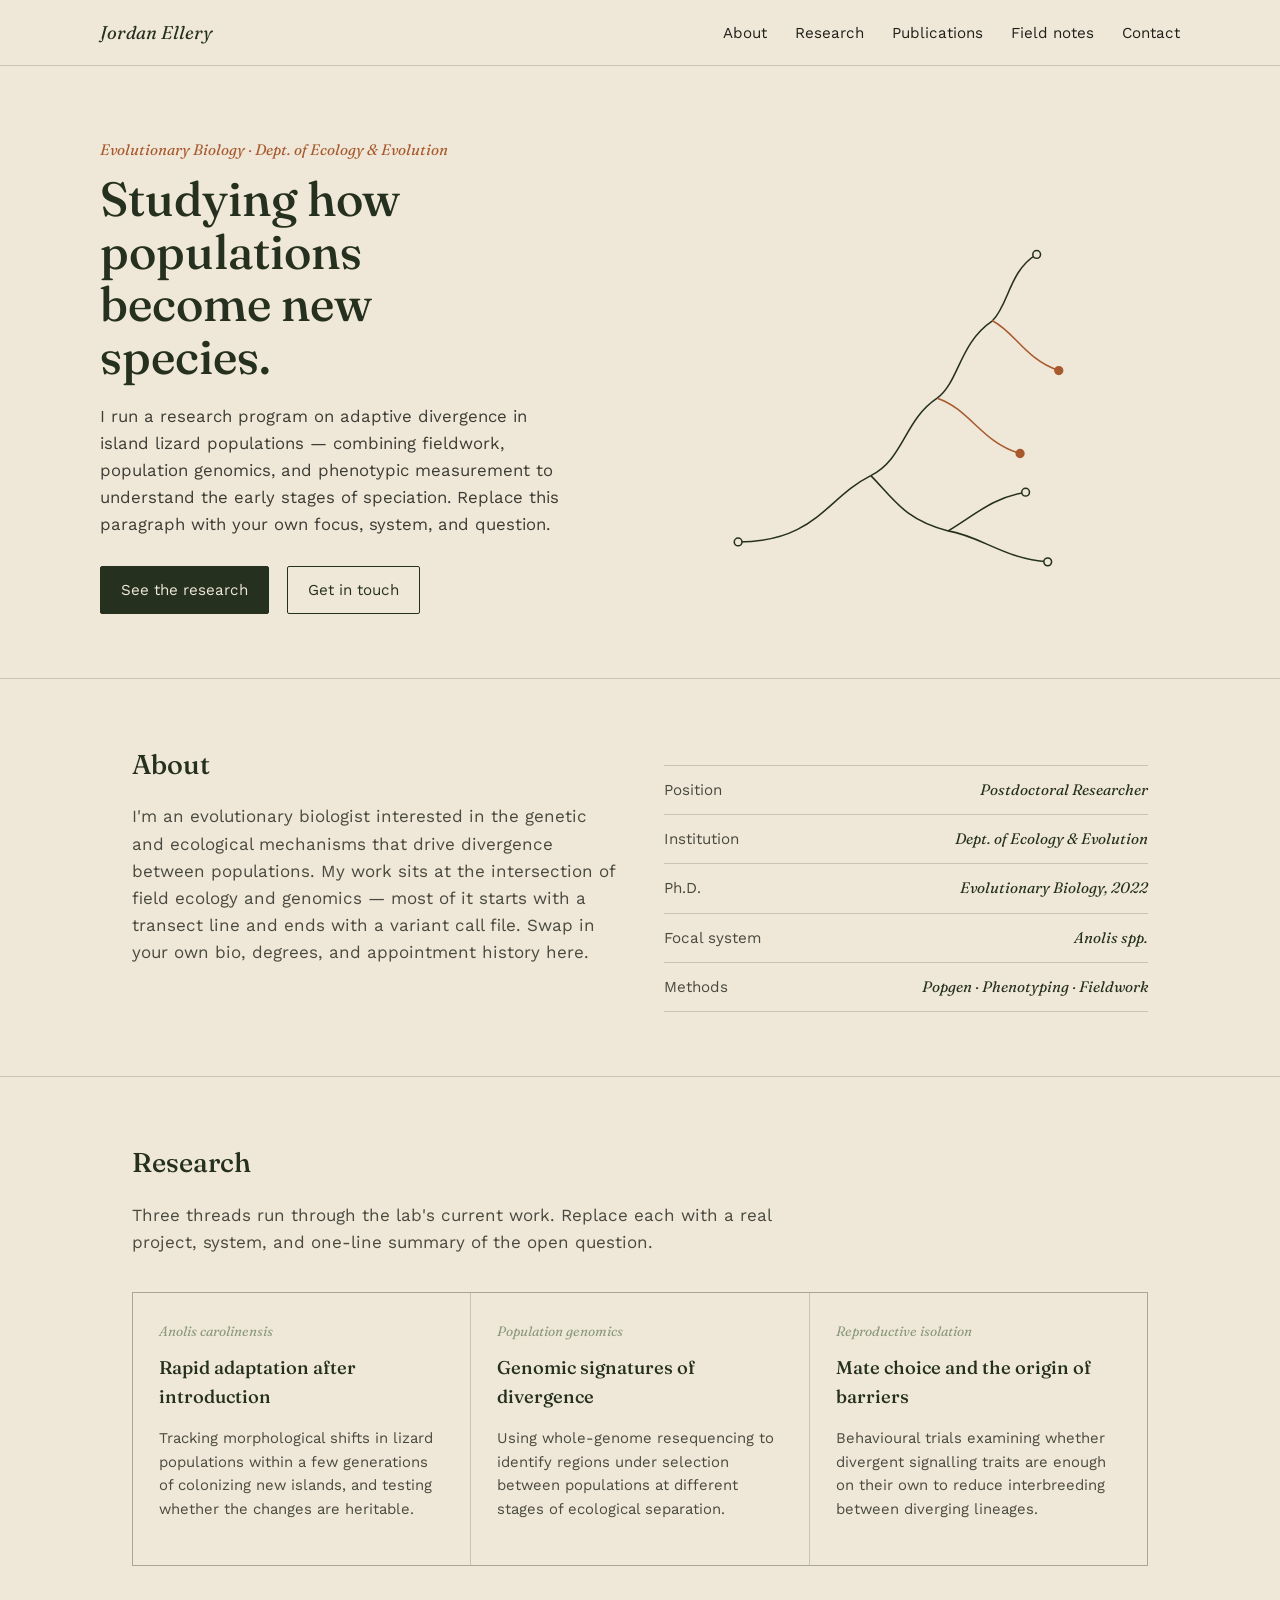
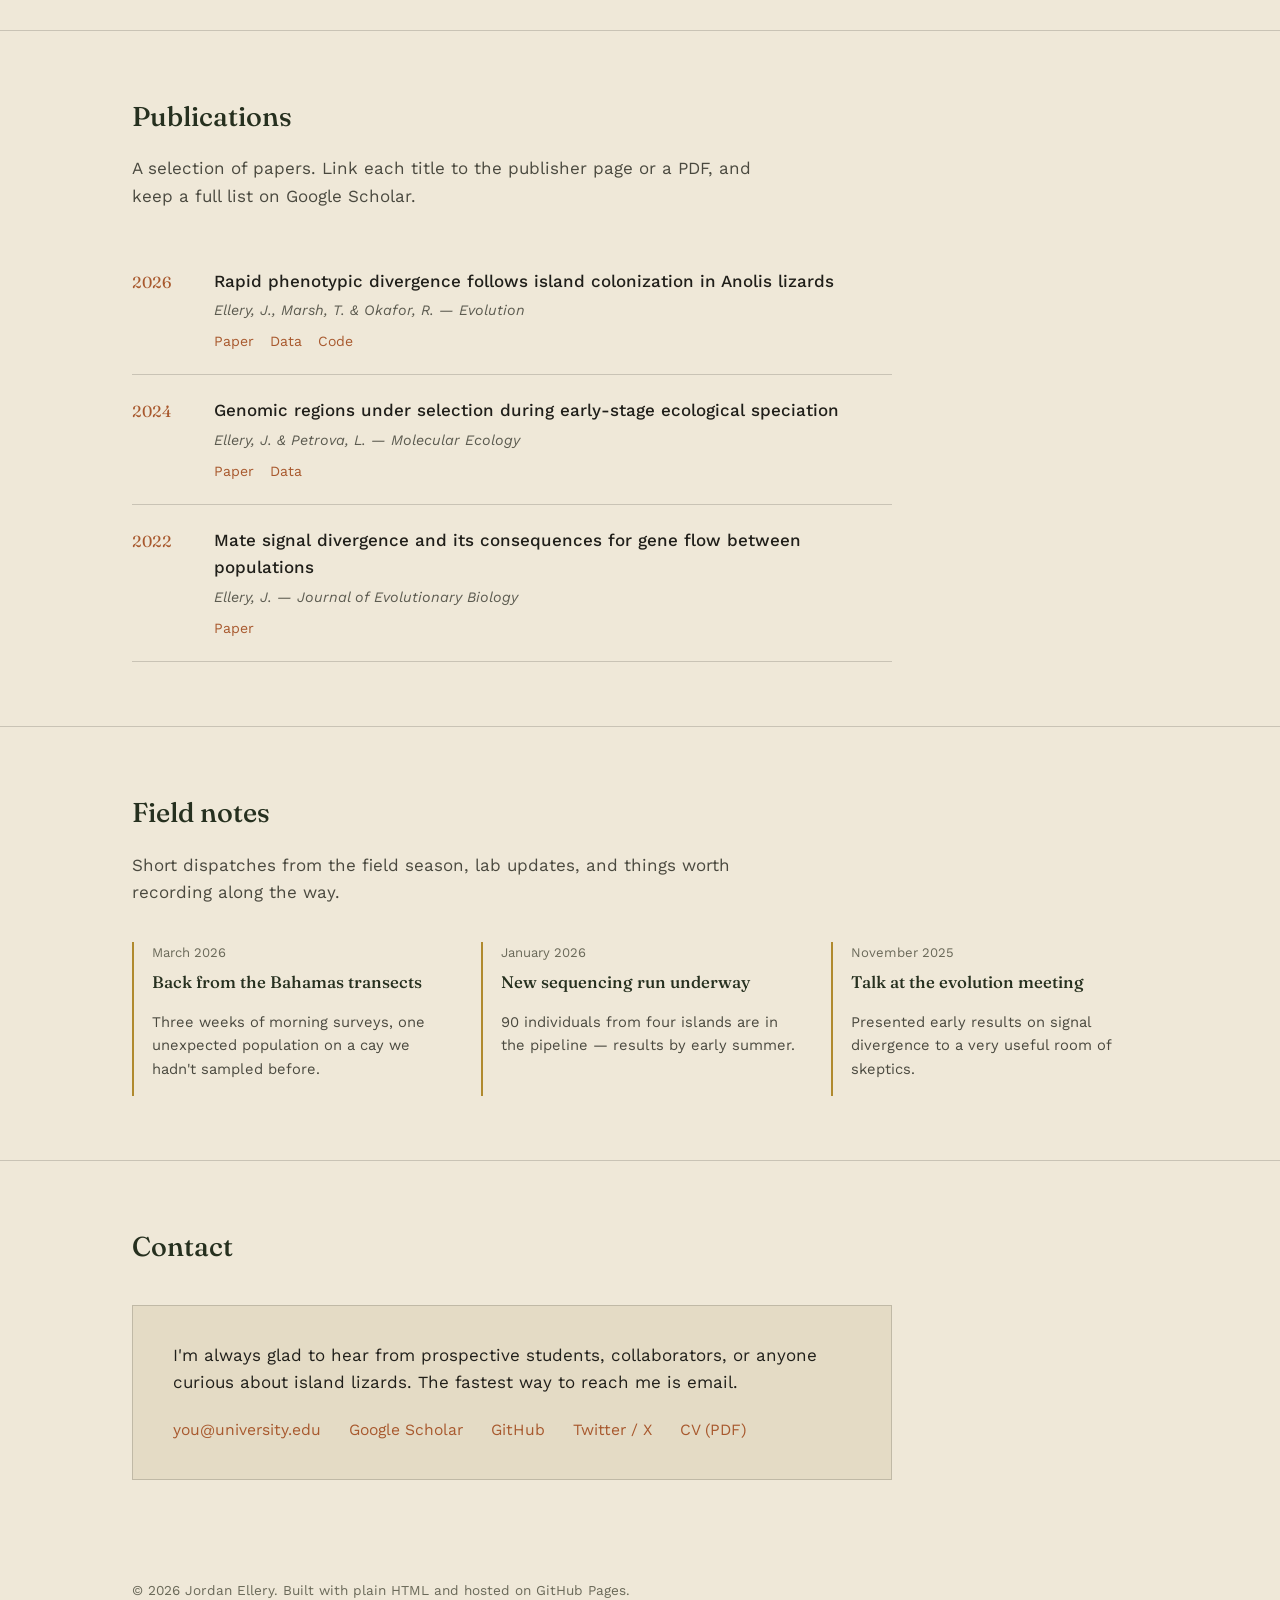
==== index.html @ 4a3f1008 "change" ====
<!DOCTYPE html>
<html lang="en">
<head>
<meta charset="UTF-8">
<meta name="viewport" content="width=device-width, initial-scale=1.0">
<title>Jordan Ellery — Evolutionary Biology</title>
<meta name="description" content="Research, publications, and field notes on adaptation and speciation.">
<link rel="preconnect" href="https://fonts.googleapis.com">
<link rel="preconnect" href="https://fonts.gstatic.com" crossorigin>
<link href="https://fonts.googleapis.com/css2?family=Fraunces:ital,opsz,wght@0,9..144,300;0,9..144,500;0,9..144,600;1,9..144,400&family=Work+Sans:wght@300;400;500;600&display=swap" rel="stylesheet">
<style>
  :root{
    --parchment: #EFE8D8;
    --parchment-deep: #E4DBC5;
    --ink: #201F1A;
    --moss: #33422C;
    --moss-deep: #26301F;
    --rust: #A8592E;
    --sage: #8B9A7C;
    --gold: #B08A2E;
    --line: rgba(32,31,26,0.18);
    --max: 760px;
  }
  *{box-sizing:border-box;}
  html{scroll-behavior:smooth;}
  body{
    margin:0;
    background:var(--parchment);
    color:var(--ink);
    font-family:'Work Sans', sans-serif;
    font-weight:400;
    line-height:1.6;
    font-size:17px;
  }
  h1,h2,h3{
    font-family:'Fraunces', serif;
    font-weight:500;
    margin:0 0 0.4em 0;
    color:var(--moss-deep);
  }
  a{color:var(--rust); text-decoration:none;}
  a:hover{text-decoration:underline;}
  a:focus-visible, button:focus-visible{outline:2px solid var(--rust); outline-offset:3px;}

  .wrap{max-width:1080px; margin:0 auto; padding:0 32px;}

  /* ---------- Header / nav ---------- */
  header{
    position:sticky; top:0; z-index:10;
    background:rgba(239,232,216,0.92);
    backdrop-filter:blur(6px);
    border-bottom:1px solid var(--line);
  }
  .nav-row{
    display:flex; align-items:center; justify-content:space-between;
    padding:18px 0;
  }
  .brand{
    font-family:'Fraunces', serif;
    font-size:1.15rem;
    font-style:italic;
    color:var(--moss-deep);
  }
  nav ul{
    list-style:none; display:flex; gap:28px; margin:0; padding:0;
  }
  nav a{
    color:var(--ink);
    font-size:0.95rem;
  }
  nav a:hover{color:var(--rust); text-decoration:none;}
  .nav-toggle{display:none; background:none; border:none; cursor:pointer; padding:6px;}
  .nav-toggle span{display:block; width:22px; height:2px; background:var(--ink); margin:5px 0;}

  @media (max-width:720px){
    nav ul{
      position:fixed; top:64px; left:0; right:0;
      flex-direction:column; gap:0;
      background:var(--parchment);
      border-bottom:1px solid var(--line);
      max-height:0; overflow:hidden;
      transition:max-height 0.25s ease;
    }
    nav ul.open{max-height:300px;}
    nav li{border-top:1px solid var(--line);}
    nav a{display:block; padding:16px 32px;}
    .nav-toggle{display:block;}
  }

  /* ---------- Hero ---------- */
  .hero{
    padding:72px 0 64px;
    display:grid;
    grid-template-columns:1.1fr 0.9fr;
    gap:48px;
    align-items:center;
  }
  .hero .tag{
    font-size:0.95rem;
    color:var(--rust);
    font-style:italic;
    font-family:'Fraunces', serif;
    margin-bottom:10px;
  }
  .hero h1{
    font-size:clamp(2.1rem, 4vw, 3rem);
    line-height:1.1;
    max-width:14ch;
  }
  .hero p.lede{
    max-width:46ch;
    color:#3c3b34;
    font-size:1.05rem;
    margin-top:18px;
  }
  .hero .actions{margin-top:28px; display:flex; gap:18px; flex-wrap:wrap;}
  .btn{
    display:inline-block;
    border:1px solid var(--moss-deep);
    color:var(--moss-deep);
    padding:11px 20px;
    font-size:0.95rem;
    border-radius:2px;
  }
  .btn:hover{background:var(--moss-deep); color:var(--parchment); text-decoration:none;}
  .btn.primary{background:var(--moss-deep); color:var(--parchment);}
  .btn.primary:hover{background:var(--rust); border-color:var(--rust);}

  .hero-art{width:100%; height:auto;}
  .hero-art path.branch{stroke:var(--moss-deep); stroke-width:1.4; fill:none;}
  .hero-art path.branch.accent{stroke:var(--rust);}
  .hero-art circle{fill:var(--parchment); stroke:var(--moss-deep); stroke-width:1.4;}
  .hero-art circle.accent{stroke:var(--rust); fill:var(--rust);}

  @media (max-width:820px){
    .hero{grid-template-columns:1fr; padding-top:44px;}
    .hero-art{order:-1; max-width:340px; margin:0 auto;}
  }

  /* ---------- Section shell ---------- */
  section{padding:64px 0; border-top:1px solid var(--line);}
  .section-head{max-width:var(--max); margin-bottom:36px;}
  .section-head h2{font-size:1.7rem;}
  .section-head p{color:#4a493f; max-width:60ch;}

  /* ---------- About ---------- */
  .about-grid{display:grid; grid-template-columns:1fr 1fr; gap:48px;}
  .about-grid .lede{max-width:56ch;}
  .field-list{list-style:none; margin:22px 0 0; padding:0; border-top:1px solid var(--line);}
  .field-list li{
    display:flex; justify-content:space-between; gap:20px;
    padding:12px 0; border-bottom:1px solid var(--line);
    font-size:0.95rem;
  }
  .field-list span:first-child{color:#4a493f;}
  .field-list span:last-child{font-family:'Fraunces', serif; font-style:italic; color:var(--moss-deep);}
  @media (max-width:720px){.about-grid{grid-template-columns:1fr;}}

  /* ---------- Research: specimen cards ---------- */
  .specimens{display:grid; grid-template-columns:repeat(3,1fr); gap:1px; background:var(--line); border:1px solid var(--line);}
  .specimen{background:var(--parchment); padding:28px 26px;}
  .specimen .epithet{
    font-family:'Fraunces', serif; font-style:italic;
    color:var(--sage); font-size:0.85rem; margin-bottom:10px;
  }
  .specimen h3{font-size:1.15rem; margin-bottom:10px;}
  .specimen p{font-size:0.93rem; color:#4a493f;}
  @media (max-width:900px){.specimens{grid-template-columns:1fr;}}

  /* ---------- Publications ---------- */
  .pub-list{list-style:none; margin:0; padding:0; max-width:var(--max);}
  .pub-list li{
    padding:22px 0; border-bottom:1px solid var(--line);
    display:grid; grid-template-columns:64px 1fr; gap:18px;
  }
  .pub-list .year{
    font-family:'Fraunces', serif; color:var(--rust); font-size:1rem; padding-top:2px;
  }
  .pub-list .title{font-weight:500; color:var(--ink);}
  .pub-list .meta{color:#5c5b50; font-size:0.9rem; margin-top:4px; font-style:italic;}
  .pub-list .links{margin-top:8px; font-size:0.88rem;}
  .pub-list .links a{margin-right:16px;}

  /* ---------- Field notes ---------- */
  .notes{display:grid; grid-template-columns:repeat(3,1fr); gap:32px;}
  .note{border-left:2px solid var(--gold); padding-left:18px;}
  .note .date{font-size:0.82rem; color:#6a6959; margin-bottom:6px;}
  .note h3{font-size:1.05rem;}
  .note p{font-size:0.92rem; color:#4a493f;}
  @media (max-width:900px){.notes{grid-template-columns:1fr;}}

  /* ---------- Contact ---------- */
  .contact-box{
    max-width:var(--max);
    background:var(--parchment-deep);
    border:1px solid var(--line);
    padding:36px 40px;
  }
  .contact-box p{margin-top:0;}
  .contact-links{list-style:none; padding:0; margin:20px 0 0; display:flex; flex-wrap:wrap; gap:10px 28px;}
  .contact-links a{font-size:0.98rem;}

  footer{
    padding:36px 0 48px;
    color:#6a6959; font-size:0.85rem;
    text-align:left;
  }
</style>
</head>
<body>

<header>
  <div class="wrap nav-row">
    <div class="brand">Jordan Ellery</div>
    <button class="nav-toggle" aria-label="Toggle navigation" aria-expanded="false" id="navToggle">
      <span></span><span></span><span></span>
    </button>
    <nav>
      <ul id="navList">
        <li><a href="#about">About</a></li>
        <li><a href="#research">Research</a></li>
        <li><a href="#publications">Publications</a></li>
        <li><a href="#notes">Field notes</a></li>
        <li><a href="#contact">Contact</a></li>
      </ul>
    </nav>
  </div>
</header>

<main>
  <div class="wrap hero">
    <div>
      <div class="tag">Evolutionary Biology · Dept. of Ecology &amp; Evolution</div>
      <h1>Studying how populations become new species.</h1>
      <p class="lede">I run a research program on adaptive divergence in island lizard populations — combining fieldwork, population genomics, and phenotypic measurement to understand the early stages of speciation. Replace this paragraph with your own focus, system, and question.</p>
      <div class="actions">
        <a class="btn primary" href="#research">See the research</a>
        <a class="btn" href="#contact">Get in touch</a>
      </div>
    </div>

    <svg class="hero-art" viewBox="0 0 420 380" xmlns="http://www.w3.org/2000/svg" role="img" aria-label="Branching phylogenetic tree diagram">
      <path class="branch" d="M20 340 C 90 340, 100 300, 140 280" />
      <path class="branch" d="M140 280 C 170 265, 170 230, 200 210" />
      <path class="branch" d="M140 280 C 160 300, 170 320, 210 330" />
      <path class="branch" d="M200 210 C 220 195, 220 160, 250 140" />
      <path class="branch accent" d="M200 210 C 230 220, 240 250, 275 260" />
      <path class="branch" d="M250 140 C 265 125, 265 95, 290 80" />
      <path class="branch accent" d="M250 140 C 270 150, 280 175, 310 185" />
      <path class="branch" d="M210 330 C 240 335, 260 355, 300 358" />
      <path class="branch" d="M210 330 C 235 315, 250 300, 280 295" />

      <circle cx="20" cy="340" r="3.5" />
      <circle cx="290" cy="80" r="3.5" />
      <circle class="accent" cx="310" cy="185" r="3.5" />
      <circle cx="300" cy="358" r="3.5" />
      <circle cx="280" cy="295" r="3.5" />
      <circle class="accent" cx="275" cy="260" r="3.5" />
    </svg>
  </div>

  <section id="about">
    <div class="wrap">
      <div class="about-grid">
        <div>
          <div class="section-head" style="margin-bottom:0;">
            <h2>About</h2>
            <p class="lede">I'm an evolutionary biologist interested in the genetic and ecological mechanisms that drive divergence between populations. My work sits at the intersection of field ecology and genomics — most of it starts with a transect line and ends with a variant call file. Swap in your own bio, degrees, and appointment history here.</p>
          </div>
        </div>
        <div>
          <ul class="field-list">
            <li><span>Position</span><span>Postdoctoral Researcher</span></li>
            <li><span>Institution</span><span>Dept. of Ecology &amp; Evolution</span></li>
            <li><span>Ph.D.</span><span>Evolutionary Biology, 2022</span></li>
            <li><span>Focal system</span><span>Anolis spp.</span></li>
            <li><span>Methods</span><span>Popgen · Phenotyping · Fieldwork</span></li>
          </ul>
        </div>
      </div>
    </div>
  </section>

  <section id="research">
    <div class="wrap">
      <div class="section-head">
        <h2>Research</h2>
        <p>Three threads run through the lab's current work. Replace each with a real project, system, and one-line summary of the open question.</p>
      </div>
      <div class="specimens">
        <div class="specimen">
          <div class="epithet">Anolis carolinensis</div>
          <h3>Rapid adaptation after introduction</h3>
          <p>Tracking morphological shifts in lizard populations within a few generations of colonizing new islands, and testing whether the changes are heritable.</p>
        </div>
        <div class="specimen">
          <div class="epithet">Population genomics</div>
          <h3>Genomic signatures of divergence</h3>
          <p>Using whole-genome resequencing to identify regions under selection between populations at different stages of ecological separation.</p>
        </div>
        <div class="specimen">
          <div class="epithet">Reproductive isolation</div>
          <h3>Mate choice and the origin of barriers</h3>
          <p>Behavioural trials examining whether divergent signalling traits are enough on their own to reduce interbreeding between diverging lineages.</p>
        </div>
      </div>
    </div>
  </section>

  <section id="publications">
    <div class="wrap">
      <div class="section-head">
        <h2>Publications</h2>
        <p>A selection of papers. Link each title to the publisher page or a PDF, and keep a full list on Google Scholar.</p>
      </div>
      <ul class="pub-list">
        <li>
          <div class="year">2026</div>
          <div>
            <div class="title">Rapid phenotypic divergence follows island colonization in Anolis lizards</div>
            <div class="meta">Ellery, J., Marsh, T. &amp; Okafor, R. — <em>Evolution</em></div>
            <div class="links"><a href="#">Paper</a><a href="#">Data</a><a href="#">Code</a></div>
          </div>
        </li>
        <li>
          <div class="year">2024</div>
          <div>
            <div class="title">Genomic regions under selection during early-stage ecological speciation</div>
            <div class="meta">Ellery, J. &amp; Petrova, L. — <em>Molecular Ecology</em></div>
            <div class="links"><a href="#">Paper</a><a href="#">Data</a></div>
          </div>
        </li>
        <li>
          <div class="year">2022</div>
          <div>
            <div class="title">Mate signal divergence and its consequences for gene flow between populations</div>
            <div class="meta">Ellery, J. — <em>Journal of Evolutionary Biology</em></div>
            <div class="links"><a href="#">Paper</a></div>
          </div>
        </li>
      </ul>
    </div>
  </section>

  <section id="notes">
    <div class="wrap">
      <div class="section-head">
        <h2>Field notes</h2>
        <p>Short dispatches from the field season, lab updates, and things worth recording along the way.</p>
      </div>
      <div class="notes">
        <div class="note">
          <div class="date">March 2026</div>
          <h3>Back from the Bahamas transects</h3>
          <p>Three weeks of morning surveys, one unexpected population on a cay we hadn't sampled before.</p>
        </div>
        <div class="note">
          <div class="date">January 2026</div>
          <h3>New sequencing run underway</h3>
          <p>90 individuals from four islands are in the pipeline — results by early summer.</p>
        </div>
        <div class="note">
          <div class="date">November 2025</div>
          <h3>Talk at the evolution meeting</h3>
          <p>Presented early results on signal divergence to a very useful room of skeptics.</p>
        </div>
      </div>
    </div>
  </section>

  <section id="contact">
    <div class="wrap">
      <div class="section-head">
        <h2>Contact</h2>
      </div>
      <div class="contact-box">
        <p>I'm always glad to hear from prospective students, collaborators, or anyone curious about island lizards. The fastest way to reach me is email.</p>
        <ul class="contact-links">
          <li><a href="mailto:you@university.edu">you@university.edu</a></li>
          <li><a href="#">Google Scholar</a></li>
          <li><a href="#">GitHub</a></li>
          <li><a href="#">Twitter / X</a></li>
          <li><a href="#">CV (PDF)</a></li>
        </ul>
      </div>
    </div>
  </section>
</main>

<footer>
  <div class="wrap">
    &copy; 2026 Jordan Ellery. Built with plain HTML and hosted on GitHub Pages.
  </div>
</footer>

<script>
  const toggle = document.getElementById('navToggle');
  const list = document.getElementById('navList');
  toggle.addEventListener('click', () => {
    const open = list.classList.toggle('open');
    toggle.setAttribute('aria-expanded', open);
  });
  list.querySelectorAll('a').forEach(a => a.addEventListener('click', () => {
    list.classList.remove('open');
    toggle.setAttribute('aria-expanded', 'false');
  }));
</script>

</body>
</html>
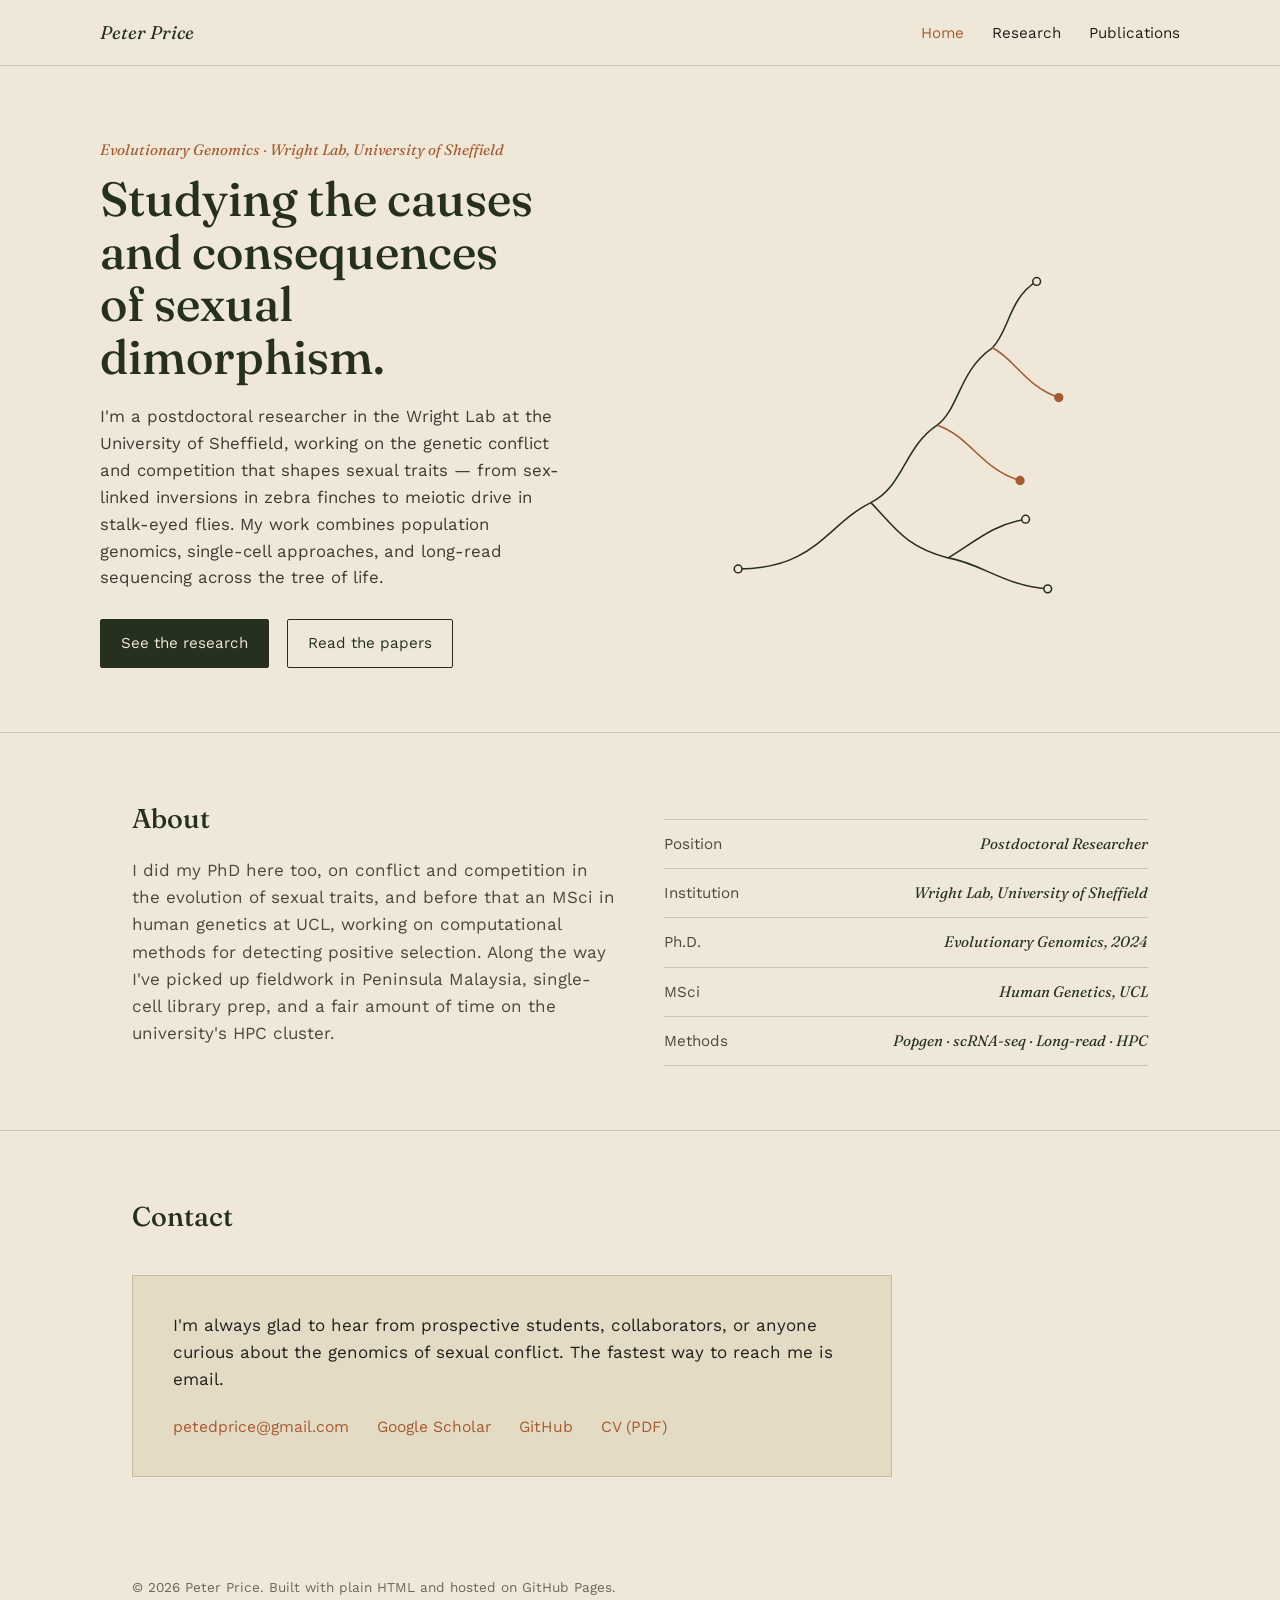
==== commit 62450fcb: "Split site into separate pages" ====
--- a/index.html
+++ b/index.html
@@ -3,225 +3,26 @@
 <head>
 <meta charset="UTF-8">
 <meta name="viewport" content="width=device-width, initial-scale=1.0">
-<title>Jordan Ellery — Evolutionary Biology</title>
-<meta name="description" content="Research, publications, and field notes on adaptation and speciation.">
+<title>Peter Price — Evolutionary Genomics</title>
+<meta name="description" content="Research and publications on the causes and consequences of sexual dimorphism, from stalk-eyed flies to zebra finches.">
 <link rel="preconnect" href="https://fonts.googleapis.com">
 <link rel="preconnect" href="https://fonts.gstatic.com" crossorigin>
 <link href="https://fonts.googleapis.com/css2?family=Fraunces:ital,opsz,wght@0,9..144,300;0,9..144,500;0,9..144,600;1,9..144,400&family=Work+Sans:wght@300;400;500;600&display=swap" rel="stylesheet">
-<style>
-  :root{
-    --parchment: #EFE8D8;
-    --parchment-deep: #E4DBC5;
-    --ink: #201F1A;
-    --moss: #33422C;
-    --moss-deep: #26301F;
-    --rust: #A8592E;
-    --sage: #8B9A7C;
-    --gold: #B08A2E;
-    --line: rgba(32,31,26,0.18);
-    --max: 760px;
-  }
-  *{box-sizing:border-box;}
-  html{scroll-behavior:smooth;}
-  body{
-    margin:0;
-    background:var(--parchment);
-    color:var(--ink);
-    font-family:'Work Sans', sans-serif;
-    font-weight:400;
-    line-height:1.6;
-    font-size:17px;
-  }
-  h1,h2,h3{
-    font-family:'Fraunces', serif;
-    font-weight:500;
-    margin:0 0 0.4em 0;
-    color:var(--moss-deep);
-  }
-  a{color:var(--rust); text-decoration:none;}
-  a:hover{text-decoration:underline;}
-  a:focus-visible, button:focus-visible{outline:2px solid var(--rust); outline-offset:3px;}
-
-  .wrap{max-width:1080px; margin:0 auto; padding:0 32px;}
-
-  /* ---------- Header / nav ---------- */
-  header{
-    position:sticky; top:0; z-index:10;
-    background:rgba(239,232,216,0.92);
-    backdrop-filter:blur(6px);
-    border-bottom:1px solid var(--line);
-  }
-  .nav-row{
-    display:flex; align-items:center; justify-content:space-between;
-    padding:18px 0;
-  }
-  .brand{
-    font-family:'Fraunces', serif;
-    font-size:1.15rem;
-    font-style:italic;
-    color:var(--moss-deep);
-  }
-  nav ul{
-    list-style:none; display:flex; gap:28px; margin:0; padding:0;
-  }
-  nav a{
-    color:var(--ink);
-    font-size:0.95rem;
-  }
-  nav a:hover{color:var(--rust); text-decoration:none;}
-  .nav-toggle{display:none; background:none; border:none; cursor:pointer; padding:6px;}
-  .nav-toggle span{display:block; width:22px; height:2px; background:var(--ink); margin:5px 0;}
-
-  @media (max-width:720px){
-    nav ul{
-      position:fixed; top:64px; left:0; right:0;
-      flex-direction:column; gap:0;
-      background:var(--parchment);
-      border-bottom:1px solid var(--line);
-      max-height:0; overflow:hidden;
-      transition:max-height 0.25s ease;
-    }
-    nav ul.open{max-height:300px;}
-    nav li{border-top:1px solid var(--line);}
-    nav a{display:block; padding:16px 32px;}
-    .nav-toggle{display:block;}
-  }
-
-  /* ---------- Hero ---------- */
-  .hero{
-    padding:72px 0 64px;
-    display:grid;
-    grid-template-columns:1.1fr 0.9fr;
-    gap:48px;
-    align-items:center;
-  }
-  .hero .tag{
-    font-size:0.95rem;
-    color:var(--rust);
-    font-style:italic;
-    font-family:'Fraunces', serif;
-    margin-bottom:10px;
-  }
-  .hero h1{
-    font-size:clamp(2.1rem, 4vw, 3rem);
-    line-height:1.1;
-    max-width:14ch;
-  }
-  .hero p.lede{
-    max-width:46ch;
-    color:#3c3b34;
-    font-size:1.05rem;
-    margin-top:18px;
-  }
-  .hero .actions{margin-top:28px; display:flex; gap:18px; flex-wrap:wrap;}
-  .btn{
-    display:inline-block;
-    border:1px solid var(--moss-deep);
-    color:var(--moss-deep);
-    padding:11px 20px;
-    font-size:0.95rem;
-    border-radius:2px;
-  }
-  .btn:hover{background:var(--moss-deep); color:var(--parchment); text-decoration:none;}
-  .btn.primary{background:var(--moss-deep); color:var(--parchment);}
-  .btn.primary:hover{background:var(--rust); border-color:var(--rust);}
-
-  .hero-art{width:100%; height:auto;}
-  .hero-art path.branch{stroke:var(--moss-deep); stroke-width:1.4; fill:none;}
-  .hero-art path.branch.accent{stroke:var(--rust);}
-  .hero-art circle{fill:var(--parchment); stroke:var(--moss-deep); stroke-width:1.4;}
-  .hero-art circle.accent{stroke:var(--rust); fill:var(--rust);}
-
-  @media (max-width:820px){
-    .hero{grid-template-columns:1fr; padding-top:44px;}
-    .hero-art{order:-1; max-width:340px; margin:0 auto;}
-  }
-
-  /* ---------- Section shell ---------- */
-  section{padding:64px 0; border-top:1px solid var(--line);}
-  .section-head{max-width:var(--max); margin-bottom:36px;}
-  .section-head h2{font-size:1.7rem;}
-  .section-head p{color:#4a493f; max-width:60ch;}
-
-  /* ---------- About ---------- */
-  .about-grid{display:grid; grid-template-columns:1fr 1fr; gap:48px;}
-  .about-grid .lede{max-width:56ch;}
-  .field-list{list-style:none; margin:22px 0 0; padding:0; border-top:1px solid var(--line);}
-  .field-list li{
-    display:flex; justify-content:space-between; gap:20px;
-    padding:12px 0; border-bottom:1px solid var(--line);
-    font-size:0.95rem;
-  }
-  .field-list span:first-child{color:#4a493f;}
-  .field-list span:last-child{font-family:'Fraunces', serif; font-style:italic; color:var(--moss-deep);}
-  @media (max-width:720px){.about-grid{grid-template-columns:1fr;}}
-
-  /* ---------- Research: specimen cards ---------- */
-  .specimens{display:grid; grid-template-columns:repeat(3,1fr); gap:1px; background:var(--line); border:1px solid var(--line);}
-  .specimen{background:var(--parchment); padding:28px 26px;}
-  .specimen .epithet{
-    font-family:'Fraunces', serif; font-style:italic;
-    color:var(--sage); font-size:0.85rem; margin-bottom:10px;
-  }
-  .specimen h3{font-size:1.15rem; margin-bottom:10px;}
-  .specimen p{font-size:0.93rem; color:#4a493f;}
-  @media (max-width:900px){.specimens{grid-template-columns:1fr;}}
-
-  /* ---------- Publications ---------- */
-  .pub-list{list-style:none; margin:0; padding:0; max-width:var(--max);}
-  .pub-list li{
-    padding:22px 0; border-bottom:1px solid var(--line);
-    display:grid; grid-template-columns:64px 1fr; gap:18px;
-  }
-  .pub-list .year{
-    font-family:'Fraunces', serif; color:var(--rust); font-size:1rem; padding-top:2px;
-  }
-  .pub-list .title{font-weight:500; color:var(--ink);}
-  .pub-list .meta{color:#5c5b50; font-size:0.9rem; margin-top:4px; font-style:italic;}
-  .pub-list .links{margin-top:8px; font-size:0.88rem;}
-  .pub-list .links a{margin-right:16px;}
-
-  /* ---------- Field notes ---------- */
-  .notes{display:grid; grid-template-columns:repeat(3,1fr); gap:32px;}
-  .note{border-left:2px solid var(--gold); padding-left:18px;}
-  .note .date{font-size:0.82rem; color:#6a6959; margin-bottom:6px;}
-  .note h3{font-size:1.05rem;}
-  .note p{font-size:0.92rem; color:#4a493f;}
-  @media (max-width:900px){.notes{grid-template-columns:1fr;}}
-
-  /* ---------- Contact ---------- */
-  .contact-box{
-    max-width:var(--max);
-    background:var(--parchment-deep);
-    border:1px solid var(--line);
-    padding:36px 40px;
-  }
-  .contact-box p{margin-top:0;}
-  .contact-links{list-style:none; padding:0; margin:20px 0 0; display:flex; flex-wrap:wrap; gap:10px 28px;}
-  .contact-links a{font-size:0.98rem;}
-
-  footer{
-    padding:36px 0 48px;
-    color:#6a6959; font-size:0.85rem;
-    text-align:left;
-  }
-</style>
+<link rel="stylesheet" href="styles.css">
 </head>
 <body>
 
 <header>
   <div class="wrap nav-row">
-    <div class="brand">Jordan Ellery</div>
+    <div class="brand">Peter Price</div>
     <button class="nav-toggle" aria-label="Toggle navigation" aria-expanded="false" id="navToggle">
       <span></span><span></span><span></span>
     </button>
     <nav>
       <ul id="navList">
-        <li><a href="#about">About</a></li>
-        <li><a href="#research">Research</a></li>
-        <li><a href="#publications">Publications</a></li>
-        <li><a href="#notes">Field notes</a></li>
-        <li><a href="#contact">Contact</a></li>
+        <li><a href="index.html" class="active">Home</a></li>
+        <li><a href="research.html">Research</a></li>
+        <li><a href="publications.html">Publications</a></li>
       </ul>
     </nav>
   </div>
@@ -230,12 +31,12 @@
 <main>
   <div class="wrap hero">
     <div>
-      <div class="tag">Evolutionary Biology · Dept. of Ecology &amp; Evolution</div>
-      <h1>Studying how populations become new species.</h1>
-      <p class="lede">I run a research program on adaptive divergence in island lizard populations — combining fieldwork, population genomics, and phenotypic measurement to understand the early stages of speciation. Replace this paragraph with your own focus, system, and question.</p>
+      <div class="tag">Evolutionary Genomics · Wright Lab, University of Sheffield</div>
+      <h1>Studying the causes and consequences of sexual dimorphism.</h1>
+      <p class="lede">I'm a postdoctoral researcher in the Wright Lab at the University of Sheffield, working on the genetic conflict and competition that shapes sexual traits — from sex-linked inversions in zebra finches to meiotic drive in stalk-eyed flies. My work combines population genomics, single-cell approaches, and long-read sequencing across the tree of life.</p>
       <div class="actions">
-        <a class="btn primary" href="#research">See the research</a>
-        <a class="btn" href="#contact">Get in touch</a>
+        <a class="btn primary" href="research.html">See the research</a>
+        <a class="btn" href="publications.html">Read the papers</a>
       </div>
     </div>
 
@@ -265,104 +66,17 @@
         <div>
           <div class="section-head" style="margin-bottom:0;">
             <h2>About</h2>
-            <p class="lede">I'm an evolutionary biologist interested in the genetic and ecological mechanisms that drive divergence between populations. My work sits at the intersection of field ecology and genomics — most of it starts with a transect line and ends with a variant call file. Swap in your own bio, degrees, and appointment history here.</p>
+            <p class="lede">I did my PhD here too, on conflict and competition in the evolution of sexual traits, and before that an MSci in human genetics at UCL, working on computational methods for detecting positive selection. Along the way I've picked up fieldwork in Peninsula Malaysia, single-cell library prep, and a fair amount of time on the university's HPC cluster.</p>
           </div>
         </div>
         <div>
           <ul class="field-list">
             <li><span>Position</span><span>Postdoctoral Researcher</span></li>
-            <li><span>Institution</span><span>Dept. of Ecology &amp; Evolution</span></li>
-            <li><span>Ph.D.</span><span>Evolutionary Biology, 2022</span></li>
-            <li><span>Focal system</span><span>Anolis spp.</span></li>
-            <li><span>Methods</span><span>Popgen · Phenotyping · Fieldwork</span></li>
+            <li><span>Institution</span><span>Wright Lab, University of Sheffield</span></li>
+            <li><span>Ph.D.</span><span>Evolutionary Genomics, 2024</span></li>
+            <li><span>MSci</span><span>Human Genetics, UCL</span></li>
+            <li><span>Methods</span><span>Popgen · scRNA-seq · Long-read · HPC</span></li>
           </ul>
-        </div>
-      </div>
-    </div>
-  </section>
-
-  <section id="research">
-    <div class="wrap">
-      <div class="section-head">
-        <h2>Research</h2>
-        <p>Three threads run through the lab's current work. Replace each with a real project, system, and one-line summary of the open question.</p>
-      </div>
-      <div class="specimens">
-        <div class="specimen">
-          <div class="epithet">Anolis carolinensis</div>
-          <h3>Rapid adaptation after introduction</h3>
-          <p>Tracking morphological shifts in lizard populations within a few generations of colonizing new islands, and testing whether the changes are heritable.</p>
-        </div>
-        <div class="specimen">
-          <div class="epithet">Population genomics</div>
-          <h3>Genomic signatures of divergence</h3>
-          <p>Using whole-genome resequencing to identify regions under selection between populations at different stages of ecological separation.</p>
-        </div>
-        <div class="specimen">
-          <div class="epithet">Reproductive isolation</div>
-          <h3>Mate choice and the origin of barriers</h3>
-          <p>Behavioural trials examining whether divergent signalling traits are enough on their own to reduce interbreeding between diverging lineages.</p>
-        </div>
-      </div>
-    </div>
-  </section>
-
-  <section id="publications">
-    <div class="wrap">
-      <div class="section-head">
-        <h2>Publications</h2>
-        <p>A selection of papers. Link each title to the publisher page or a PDF, and keep a full list on Google Scholar.</p>
-      </div>
-      <ul class="pub-list">
-        <li>
-          <div class="year">2026</div>
-          <div>
-            <div class="title">Rapid phenotypic divergence follows island colonization in Anolis lizards</div>
-            <div class="meta">Ellery, J., Marsh, T. &amp; Okafor, R. — <em>Evolution</em></div>
-            <div class="links"><a href="#">Paper</a><a href="#">Data</a><a href="#">Code</a></div>
-          </div>
-        </li>
-        <li>
-          <div class="year">2024</div>
-          <div>
-            <div class="title">Genomic regions under selection during early-stage ecological speciation</div>
-            <div class="meta">Ellery, J. &amp; Petrova, L. — <em>Molecular Ecology</em></div>
-            <div class="links"><a href="#">Paper</a><a href="#">Data</a></div>
-          </div>
-        </li>
-        <li>
-          <div class="year">2022</div>
-          <div>
-            <div class="title">Mate signal divergence and its consequences for gene flow between populations</div>
-            <div class="meta">Ellery, J. — <em>Journal of Evolutionary Biology</em></div>
-            <div class="links"><a href="#">Paper</a></div>
-          </div>
-        </li>
-      </ul>
-    </div>
-  </section>
-
-  <section id="notes">
-    <div class="wrap">
-      <div class="section-head">
-        <h2>Field notes</h2>
-        <p>Short dispatches from the field season, lab updates, and things worth recording along the way.</p>
-      </div>
-      <div class="notes">
-        <div class="note">
-          <div class="date">March 2026</div>
-          <h3>Back from the Bahamas transects</h3>
-          <p>Three weeks of morning surveys, one unexpected population on a cay we hadn't sampled before.</p>
-        </div>
-        <div class="note">
-          <div class="date">January 2026</div>
-          <h3>New sequencing run underway</h3>
-          <p>90 individuals from four islands are in the pipeline — results by early summer.</p>
-        </div>
-        <div class="note">
-          <div class="date">November 2025</div>
-          <h3>Talk at the evolution meeting</h3>
-          <p>Presented early results on signal divergence to a very useful room of skeptics.</p>
         </div>
       </div>
     </div>
@@ -374,13 +88,12 @@
         <h2>Contact</h2>
       </div>
       <div class="contact-box">
-        <p>I'm always glad to hear from prospective students, collaborators, or anyone curious about island lizards. The fastest way to reach me is email.</p>
+        <p>I'm always glad to hear from prospective students, collaborators, or anyone curious about the genomics of sexual conflict. The fastest way to reach me is email.</p>
         <ul class="contact-links">
-          <li><a href="mailto:you@university.edu">you@university.edu</a></li>
-          <li><a href="#">Google Scholar</a></li>
-          <li><a href="#">GitHub</a></li>
-          <li><a href="#">Twitter / X</a></li>
-          <li><a href="#">CV (PDF)</a></li>
+          <li><a href="mailto:petedprice@gmail.com">petedprice@gmail.com</a></li>
+          <li><a href="https://scholar.google.com/citations?user=s4U1SSsAAAAJ&hl=en" target="_blank" rel="noopener">Google Scholar</a></li>
+          <li><a href="https://github.com/petedprice" target="_blank" rel="noopener">GitHub</a></li>
+          <li><a href="Peter_Price_CV.pdf" target="_blank" rel="noopener">CV (PDF)</a></li>
         </ul>
       </div>
     </div>
@@ -389,7 +102,7 @@
 
 <footer>
   <div class="wrap">
-    &copy; 2026 Jordan Ellery. Built with plain HTML and hosted on GitHub Pages.
+    &copy; 2026 Peter Price. Built with plain HTML and hosted on GitHub Pages.
   </div>
 </footer>
 
--- a/styles.css
+++ b/styles.css
@@ -0,0 +1,213 @@
+  :root{
+    --parchment: #EFE8D8;
+    --parchment-deep: #E4DBC5;
+    --ink: #201F1A;
+    --moss: #33422C;
+    --moss-deep: #26301F;
+    --rust: #A8592E;
+    --sage: #8B9A7C;
+    --gold: #B08A2E;
+    --line: rgba(32,31,26,0.18);
+    --max: 760px;
+  }
+  *{box-sizing:border-box;}
+  html{scroll-behavior:smooth;}
+  body{
+    margin:0;
+    background:var(--parchment);
+    color:var(--ink);
+    font-family:'Work Sans', sans-serif;
+    font-weight:400;
+    line-height:1.6;
+    font-size:17px;
+  }
+  h1,h2,h3{
+    font-family:'Fraunces', serif;
+    font-weight:500;
+    margin:0 0 0.4em 0;
+    color:var(--moss-deep);
+  }
+  a{color:var(--rust); text-decoration:none;}
+  a:hover{text-decoration:underline;}
+  a:focus-visible, button:focus-visible{outline:2px solid var(--rust); outline-offset:3px;}
+
+  .wrap{max-width:1080px; margin:0 auto; padding:0 32px;}
+
+  /* ---------- Header / nav ---------- */
+  header{
+    position:sticky; top:0; z-index:10;
+    background:rgba(239,232,216,0.92);
+    backdrop-filter:blur(6px);
+    border-bottom:1px solid var(--line);
+  }
+  .nav-row{
+    display:flex; align-items:center; justify-content:space-between;
+    padding:18px 0;
+  }
+  .brand{
+    font-family:'Fraunces', serif;
+    font-size:1.15rem;
+    font-style:italic;
+    color:var(--moss-deep);
+  }
+  nav ul{
+    list-style:none; display:flex; gap:28px; margin:0; padding:0;
+  }
+  nav a{
+    color:var(--ink);
+    font-size:0.95rem;
+  }
+  nav a:hover{color:var(--rust); text-decoration:none;}
+  nav a.active{color:var(--rust);}
+  .nav-toggle{display:none; background:none; border:none; cursor:pointer; padding:6px;}
+  .nav-toggle span{display:block; width:22px; height:2px; background:var(--ink); margin:5px 0;}
+
+  @media (max-width:720px){
+    nav ul{
+      position:fixed; top:64px; left:0; right:0;
+      flex-direction:column; gap:0;
+      background:var(--parchment);
+      border-bottom:1px solid var(--line);
+      max-height:0; overflow:hidden;
+      transition:max-height 0.25s ease;
+    }
+    nav ul.open{max-height:300px;}
+    nav li{border-top:1px solid var(--line);}
+    nav a{display:block; padding:16px 32px;}
+    .nav-toggle{display:block;}
+  }
+
+  /* ---------- Hero ---------- */
+  .hero{
+    padding:72px 0 64px;
+    display:grid;
+    grid-template-columns:1.1fr 0.9fr;
+    gap:48px;
+    align-items:center;
+  }
+  .hero .tag{
+    font-size:0.95rem;
+    color:var(--rust);
+    font-style:italic;
+    font-family:'Fraunces', serif;
+    margin-bottom:10px;
+  }
+  .hero h1{
+    font-size:clamp(2.1rem, 4vw, 3rem);
+    line-height:1.1;
+    max-width:14ch;
+  }
+  .hero p.lede{
+    max-width:46ch;
+    color:#3c3b34;
+    font-size:1.05rem;
+    margin-top:18px;
+  }
+  .hero .actions{margin-top:28px; display:flex; gap:18px; flex-wrap:wrap;}
+  .btn{
+    display:inline-block;
+    border:1px solid var(--moss-deep);
+    color:var(--moss-deep);
+    padding:11px 20px;
+    font-size:0.95rem;
+    border-radius:2px;
+  }
+  .btn:hover{background:var(--moss-deep); color:var(--parchment); text-decoration:none;}
+  .btn.primary{background:var(--moss-deep); color:var(--parchment);}
+  .btn.primary:hover{background:var(--rust); border-color:var(--rust);}
+
+  .hero-art{width:100%; height:auto;}
+  .hero-art path.branch{stroke:var(--moss-deep); stroke-width:1.4; fill:none;}
+  .hero-art path.branch.accent{stroke:var(--rust);}
+  .hero-art circle{fill:var(--parchment); stroke:var(--moss-deep); stroke-width:1.4;}
+  .hero-art circle.accent{stroke:var(--rust); fill:var(--rust);}
+
+  @media (max-width:820px){
+    .hero{grid-template-columns:1fr; padding-top:44px;}
+    .hero-art{order:-1; max-width:340px; margin:0 auto;}
+  }
+
+  /* ---------- Inner page header (Research / Publications) ---------- */
+  .page-head{
+    padding:64px 0 20px;
+  }
+  .page-head .tag{
+    font-size:0.95rem;
+    color:var(--rust);
+    font-style:italic;
+    font-family:'Fraunces', serif;
+    margin-bottom:10px;
+  }
+  .page-head h1{
+    font-size:clamp(1.9rem, 3.5vw, 2.6rem);
+  }
+  .page-head p{max-width:60ch; color:#4a493f; font-size:1.02rem;}
+
+  /* ---------- Section shell ---------- */
+  section{padding:64px 0; border-top:1px solid var(--line);}
+  .section-head{max-width:var(--max); margin-bottom:36px;}
+  .section-head h2{font-size:1.7rem;}
+  .section-head p{color:#4a493f; max-width:60ch;}
+
+  /* ---------- About ---------- */
+  .about-grid{display:grid; grid-template-columns:1fr 1fr; gap:48px;}
+  .about-grid .lede{max-width:56ch;}
+  .field-list{list-style:none; margin:22px 0 0; padding:0; border-top:1px solid var(--line);}
+  .field-list li{
+    display:flex; justify-content:space-between; gap:20px;
+    padding:12px 0; border-bottom:1px solid var(--line);
+    font-size:0.95rem;
+  }
+  .field-list span:first-child{color:#4a493f;}
+  .field-list span:last-child{font-family:'Fraunces', serif; font-style:italic; color:var(--moss-deep);}
+  @media (max-width:720px){.about-grid{grid-template-columns:1fr;}}
+
+  /* ---------- Research: specimen cards ---------- */
+  .specimens{display:grid; grid-template-columns:repeat(3,1fr); gap:1px; background:var(--line); border:1px solid var(--line);}
+  .specimen{background:var(--parchment); padding:28px 26px;}
+  .specimen .epithet{
+    font-family:'Fraunces', serif; font-style:italic;
+    color:var(--sage); font-size:0.85rem; margin-bottom:10px;
+  }
+  .specimen h3{font-size:1.15rem; margin-bottom:10px;}
+  .specimen p{font-size:0.93rem; color:#4a493f;}
+  @media (max-width:900px){.specimens{grid-template-columns:1fr;}}
+
+  /* ---------- Publications ---------- */
+  .pub-list{list-style:none; margin:0; padding:0; max-width:var(--max);}
+  .pub-list li{
+    padding:22px 0; border-bottom:1px solid var(--line);
+    display:grid; grid-template-columns:64px 1fr; gap:18px;
+  }
+  .pub-list .year{
+    font-family:'Fraunces', serif; color:var(--rust); font-size:1rem; padding-top:2px;
+  }
+  .pub-list .title{font-weight:500; color:var(--ink);}
+  .pub-list .meta{color:#5c5b50; font-size:0.9rem; margin-top:4px; font-style:italic;}
+  .pub-list .links{margin-top:8px; font-size:0.88rem;}
+  .pub-list .links a{margin-right:16px;}
+
+  /* ---------- Field notes ---------- */
+  .notes{display:grid; grid-template-columns:repeat(3,1fr); gap:32px;}
+  .note{border-left:2px solid var(--gold); padding-left:18px;}
+  .note .date{font-size:0.82rem; color:#6a6959; margin-bottom:6px;}
+  .note h3{font-size:1.05rem;}
+  .note p{font-size:0.92rem; color:#4a493f;}
+  @media (max-width:900px){.notes{grid-template-columns:1fr;}}
+
+  /* ---------- Contact ---------- */
+  .contact-box{
+    max-width:var(--max);
+    background:var(--parchment-deep);
+    border:1px solid var(--line);
+    padding:36px 40px;
+  }
+  .contact-box p{margin-top:0;}
+  .contact-links{list-style:none; padding:0; margin:20px 0 0; display:flex; flex-wrap:wrap; gap:10px 28px;}
+  .contact-links a{font-size:0.98rem;}
+
+  footer{
+    padding:36px 0 48px;
+    color:#6a6959; font-size:0.85rem;
+    text-align:left;
+  }
